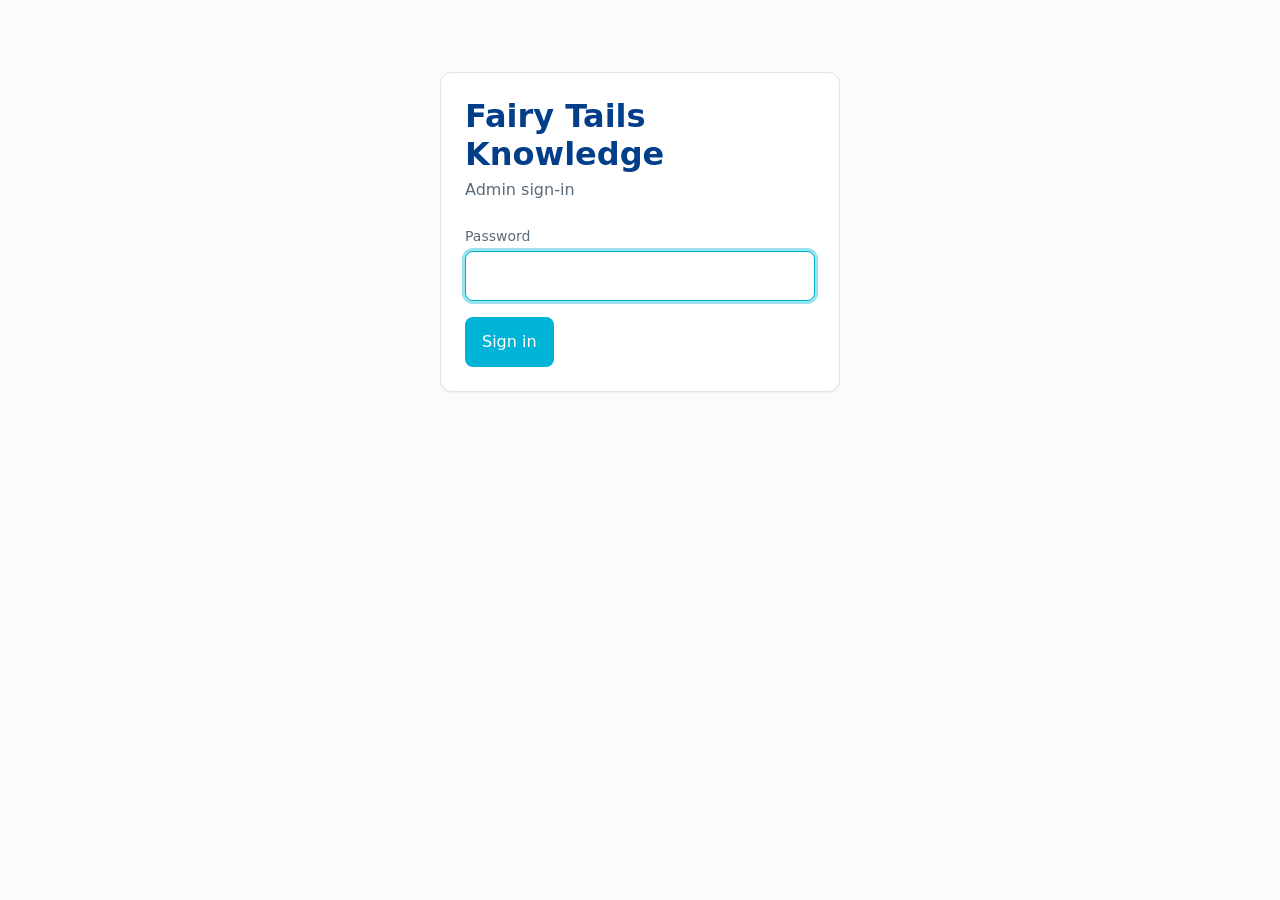
==== admin/dashboard.html @ bbad832f "Stage 2 Week 1: scaffold admin website + Apps Script + spec v3.6 Admin website (vanilla JS, multi-pa" ====
<!DOCTYPE html>
<html lang="en">
<head>
  <meta charset="utf-8">
  <meta name="viewport" content="width=device-width, initial-scale=1">
  <title>Dashboard — Fairy Tails Knowledge</title>
  <link rel="stylesheet" href="css/tokens.css">
  <link rel="stylesheet" href="css/base.css">
  <link rel="stylesheet" href="css/components.css">
</head>
<body>
  <header class="topbar">
    <a href="dashboard.html" class="topbar__brand">Fairy Tails Knowledge</a>
    <nav class="topbar__nav" aria-label="Primary">
      <a href="dashboard.html" class="topbar__link" aria-current="page">Dashboard</a>
      <a href="library.html"   class="topbar__link">Library</a>
      <a href="upload.html"    class="topbar__link">Upload</a>
      <a href="#"              class="topbar__link" id="logout-link">Sign out</a>
    </nav>
  </header>

  <main class="stack">
    <h1>Dashboard</h1>

    <section class="card">
      <div class="card__header">
        <h2 class="card__title">Tomorrow's prep</h2>
        <span class="muted" id="tomorrow-date"></span>
      </div>
      <div id="tomorrow-list">
        <p class="muted">Loading…</p>
      </div>
    </section>

    <section class="grid-2">
      <div class="card">
        <div class="card__header"><h2 class="card__title">Status counts</h2></div>
        <div id="status-counts"><p class="muted">Loading…</p></div>
      </div>
      <div class="card">
        <div class="card__header"><h2 class="card__title">Backlog (top 5)</h2></div>
        <div id="backlog-list"><p class="muted">Loading…</p></div>
      </div>
    </section>

    <section class="card">
      <div class="card__header"><h2 class="card__title">Recent uploads</h2></div>
      <div id="recent-list"><p class="muted">Loading…</p></div>
    </section>
  </main>

  <div class="toast-container" id="toast-container"></div>

  <script type="module" src="js/pages/dashboard.js"></script>
</body>
</html>
---- admin/css/tokens.css ----
/* Design tokens — brand palette + scales.
   Decision #21 of v3.6 spec: brand colours are #00B4D8 / #0077B6 / #023E8A.
   Mobile snipping is supported, so layout tokens accommodate <768px. */

:root {
  /* Brand palette */
  --color-brand-cyan:   #00B4D8;   /* primary action, focus rings, highlights */
  --color-brand-blue:   #0077B6;   /* secondary, headers */
  --color-brand-deep:   #023E8A;   /* deep accent, dark text on light bg */

  /* Functional palette */
  --color-bg:           #FAFBFC;
  --color-surface:      #FFFFFF;
  --color-surface-alt:  #F1F4F7;
  --color-border:       #DDE3E8;
  --color-text:         #1B2733;
  --color-text-muted:   #5A6B7A;
  --color-text-inverse: #FFFFFF;
  --color-success:      #2E7D32;
  --color-warning:      #B77C00;
  --color-error:        #C0392B;
  --color-error-bg:     #FDECEA;

  /* Status pills (mapped to spec status enum) */
  --status-draft-bg:        #F1F4F7;   --status-draft-fg:        #1B2733;
  --status-processing-bg:   #FFF7E0;   --status-processing-fg:   #B77C00;
  --status-needs-review-bg: #FFE8D1;   --status-needs-review-fg: #A0470F;
  --status-published-bg:    #E0F2E9;   --status-published-fg:    #1F6B33;
  --status-archived-bg:     #ECECEC;   --status-archived-fg:     #5A6B7A;
  --status-failed-bg:       #FDECEA;   --status-failed-fg:       #C0392B;

  /* Type scale (modular, base 16) */
  --font-family-base:   system-ui, -apple-system, "Segoe UI", Roboto, "Helvetica Neue", Arial, sans-serif;
  --font-family-mono:   ui-monospace, "SF Mono", Menlo, Consolas, monospace;
  --font-size-xs:       0.75rem;   /* 12px */
  --font-size-sm:       0.875rem;  /* 14px */
  --font-size-base:     1rem;      /* 16px */
  --font-size-lg:       1.125rem;  /* 18px */
  --font-size-xl:       1.25rem;   /* 20px */
  --font-size-2xl:      1.5rem;    /* 24px */
  --font-size-3xl:      2rem;      /* 32px */
  --font-weight-regular: 400;
  --font-weight-medium:  500;
  --font-weight-bold:    700;
  --line-height-tight:   1.2;
  --line-height-base:    1.5;

  /* Spacing scale (4-step) */
  --space-1: 0.25rem;   /* 4 */
  --space-2: 0.5rem;    /* 8 */
  --space-3: 0.75rem;   /* 12 */
  --space-4: 1rem;      /* 16 */
  --space-5: 1.5rem;    /* 24 */
  --space-6: 2rem;      /* 32 */
  --space-7: 3rem;      /* 48 */
  --space-8: 4rem;      /* 64 */

  /* Borders, radii, shadows */
  --radius-sm: 4px;
  --radius-md: 8px;
  --radius-lg: 12px;
  --shadow-sm: 0 1px 2px rgba(15, 23, 42, 0.06);
  --shadow-md: 0 4px 12px rgba(15, 23, 42, 0.08);
  --shadow-lg: 0 8px 24px rgba(15, 23, 42, 0.12);

  /* Focus ring */
  --focus-ring: 0 0 0 3px rgba(0, 180, 216, 0.4);

  /* Layout */
  --layout-max-width: 1200px;
  --topbar-height: 56px;

  /* Motion */
  --transition-fast: 120ms ease-out;
  --transition-base: 200ms ease-out;
}

@media (max-width: 768px) {
  :root {
    --font-size-base: 1rem;
    --font-size-2xl: 1.25rem;
    --font-size-3xl: 1.5rem;
    --space-5: 1rem;
    --space-6: 1.5rem;
    --topbar-height: 52px;
  }
}
---- admin/css/base.css ----
/* Base — element resets and global typography. */

*, *::before, *::after { box-sizing: border-box; }

html, body {
  margin: 0;
  padding: 0;
  background: var(--color-bg);
  color: var(--color-text);
  font-family: var(--font-family-base);
  font-size: var(--font-size-base);
  line-height: var(--line-height-base);
  -webkit-font-smoothing: antialiased;
  text-rendering: optimizeLegibility;
}

body {
  min-height: 100vh;
  display: flex;
  flex-direction: column;
}

main {
  flex: 1;
  width: 100%;
  max-width: var(--layout-max-width);
  margin: 0 auto;
  padding: var(--space-5);
}

@media (max-width: 768px) {
  main { padding: var(--space-4); }
}

h1, h2, h3, h4 {
  margin: 0 0 var(--space-3);
  line-height: var(--line-height-tight);
  font-weight: var(--font-weight-bold);
  color: var(--color-brand-deep);
}
h1 { font-size: var(--font-size-3xl); }
h2 { font-size: var(--font-size-2xl); }
h3 { font-size: var(--font-size-xl); }
h4 { font-size: var(--font-size-lg); }

p { margin: 0 0 var(--space-3); }

a {
  color: var(--color-brand-blue);
  text-decoration: none;
  border-bottom: 1px solid transparent;
  transition: border-color var(--transition-fast);
}
a:hover { border-bottom-color: var(--color-brand-blue); }
a:focus-visible {
  outline: none;
  box-shadow: var(--focus-ring);
  border-radius: 2px;
}

code, pre {
  font-family: var(--font-family-mono);
  font-size: 0.95em;
}

hr {
  border: 0;
  border-top: 1px solid var(--color-border);
  margin: var(--space-5) 0;
}

/* Form element resets */
button, input, select, textarea {
  font: inherit;
  color: inherit;
}

button { cursor: pointer; }

input, textarea, select {
  width: 100%;
  padding: var(--space-3);
  background: var(--color-surface);
  border: 1px solid var(--color-border);
  border-radius: var(--radius-md);
  transition: border-color var(--transition-fast), box-shadow var(--transition-fast);
}
input:focus, textarea:focus, select:focus {
  outline: none;
  border-color: var(--color-brand-cyan);
  box-shadow: var(--focus-ring);
}

label {
  display: block;
  font-size: var(--font-size-sm);
  font-weight: var(--font-weight-medium);
  color: var(--color-text-muted);
  margin-bottom: var(--space-1);
}

/* Visually hidden but available to screen readers */
.sr-only {
  position: absolute;
  width: 1px; height: 1px;
  padding: 0; margin: -1px;
  overflow: hidden;
  clip: rect(0, 0, 0, 0);
  white-space: nowrap;
  border: 0;
}
---- admin/css/components.css ----
/* Components — buttons, cards, tables, status pills, top bar, toast, modal. */

/* ─── Top bar ─────────────────────────────────────────────────────── */

.topbar {
  display: flex;
  align-items: center;
  gap: var(--space-4);
  height: var(--topbar-height);
  padding: 0 var(--space-5);
  background: var(--color-surface);
  border-bottom: 1px solid var(--color-border);
  box-shadow: var(--shadow-sm);
}

.topbar__brand {
  font-weight: var(--font-weight-bold);
  font-size: var(--font-size-lg);
  color: var(--color-brand-deep);
  border: 0;
}

.topbar__nav {
  display: flex;
  gap: var(--space-3);
  margin-left: auto;
}

.topbar__link {
  color: var(--color-text-muted);
  border: 0;
  padding: var(--space-2) var(--space-3);
  border-radius: var(--radius-md);
}
.topbar__link:hover { background: var(--color-surface-alt); }
.topbar__link[aria-current="page"] { color: var(--color-brand-blue); background: var(--color-surface-alt); }

@media (max-width: 768px) {
  .topbar { padding: 0 var(--space-4); }
  .topbar__nav { gap: var(--space-2); }
  .topbar__link { padding: var(--space-1) var(--space-2); font-size: var(--font-size-sm); }
}

/* ─── Buttons ─────────────────────────────────────────────────────── */

.btn {
  display: inline-flex;
  align-items: center;
  justify-content: center;
  gap: var(--space-2);
  padding: var(--space-3) var(--space-4);
  background: var(--color-brand-cyan);
  color: var(--color-text-inverse);
  font-weight: var(--font-weight-medium);
  border: 1px solid transparent;
  border-radius: var(--radius-md);
  min-height: 44px;
  transition: background var(--transition-fast), transform var(--transition-fast);
}
.btn:hover { background: var(--color-brand-blue); }
.btn:active { transform: translateY(1px); }
.btn:focus-visible {
  outline: none;
  box-shadow: var(--focus-ring);
}
.btn:disabled {
  opacity: 0.55;
  cursor: not-allowed;
  transform: none;
}

.btn--secondary {
  background: var(--color-surface);
  color: var(--color-brand-blue);
  border-color: var(--color-brand-blue);
}
.btn--secondary:hover { background: var(--color-surface-alt); }

.btn--danger {
  background: var(--color-error);
}
.btn--danger:hover { background: #962d23; }

.btn--small {
  padding: var(--space-1) var(--space-3);
  min-height: 32px;
  font-size: var(--font-size-sm);
}

/* ─── Cards ────────────────────────────────────────────────────────── */

.card {
  background: var(--color-surface);
  border: 1px solid var(--color-border);
  border-radius: var(--radius-lg);
  padding: var(--space-5);
  box-shadow: var(--shadow-sm);
}
.card + .card { margin-top: var(--space-4); }
.card__header {
  display: flex;
  align-items: baseline;
  justify-content: space-between;
  margin-bottom: var(--space-4);
}
.card__title {
  margin: 0;
  font-size: var(--font-size-lg);
  color: var(--color-brand-deep);
}

/* ─── Tables ──────────────────────────────────────────────────────── */

.table {
  width: 100%;
  border-collapse: collapse;
  font-size: var(--font-size-sm);
}
.table th, .table td {
  padding: var(--space-3) var(--space-4);
  text-align: left;
  border-bottom: 1px solid var(--color-border);
}
.table th {
  font-weight: var(--font-weight-medium);
  color: var(--color-text-muted);
  background: var(--color-surface-alt);
}
.table tbody tr {
  cursor: pointer;
  transition: background var(--transition-fast);
}
.table tbody tr:hover { background: var(--color-surface-alt); }

@media (max-width: 768px) {
  .table th, .table td { padding: var(--space-2) var(--space-3); }
  .table .col-hide-sm { display: none; }
}

/* ─── Status pills ────────────────────────────────────────────────── */

.pill {
  display: inline-block;
  padding: 2px var(--space-2);
  border-radius: 9999px;
  font-size: var(--font-size-xs);
  font-weight: var(--font-weight-medium);
  white-space: nowrap;
}
.pill--draft        { background: var(--status-draft-bg);        color: var(--status-draft-fg); }
.pill--processing   { background: var(--status-processing-bg);   color: var(--status-processing-fg); }
.pill--needs-review { background: var(--status-needs-review-bg); color: var(--status-needs-review-fg); }
.pill--published    { background: var(--status-published-bg);    color: var(--status-published-fg); }
.pill--archived     { background: var(--status-archived-bg);     color: var(--status-archived-fg); }
.pill--failed       { background: var(--status-failed-bg);       color: var(--status-failed-fg); }

/* ─── Toast ───────────────────────────────────────────────────────── */

.toast-container {
  position: fixed;
  top: var(--space-5);
  right: var(--space-5);
  z-index: 1000;
  display: flex;
  flex-direction: column;
  gap: var(--space-2);
  pointer-events: none;
}
.toast {
  background: var(--color-text);
  color: var(--color-text-inverse);
  padding: var(--space-3) var(--space-4);
  border-radius: var(--radius-md);
  box-shadow: var(--shadow-lg);
  pointer-events: auto;
  min-width: 240px;
  max-width: 360px;
  animation: toast-in var(--transition-base) ease-out;
}
.toast--error { background: var(--color-error); }
.toast--success { background: var(--color-success); }
@keyframes toast-in {
  from { opacity: 0; transform: translateY(-8px); }
  to   { opacity: 1; transform: translateY(0); }
}

/* ─── Modal ───────────────────────────────────────────────────────── */

.modal-backdrop {
  position: fixed; inset: 0;
  background: rgba(15, 23, 42, 0.55);
  display: flex;
  align-items: center;
  justify-content: center;
  z-index: 900;
  padding: var(--space-4);
}
.modal {
  background: var(--color-surface);
  border-radius: var(--radius-lg);
  box-shadow: var(--shadow-lg);
  max-width: 500px;
  width: 100%;
  padding: var(--space-5);
}
.modal__header { margin-bottom: var(--space-4); }
.modal__footer {
  display: flex;
  justify-content: flex-end;
  gap: var(--space-3);
  margin-top: var(--space-5);
}

/* ─── Layout helpers ──────────────────────────────────────────────── */

.stack > * + * { margin-top: var(--space-4); }
.row { display: flex; gap: var(--space-4); }
.row--space-between { justify-content: space-between; align-items: center; }
.grid-2 {
  display: grid;
  grid-template-columns: 1fr 1fr;
  gap: var(--space-5);
}
@media (max-width: 768px) {
  .grid-2 { grid-template-columns: 1fr; }
}

.muted { color: var(--color-text-muted); }
.center { text-align: center; }
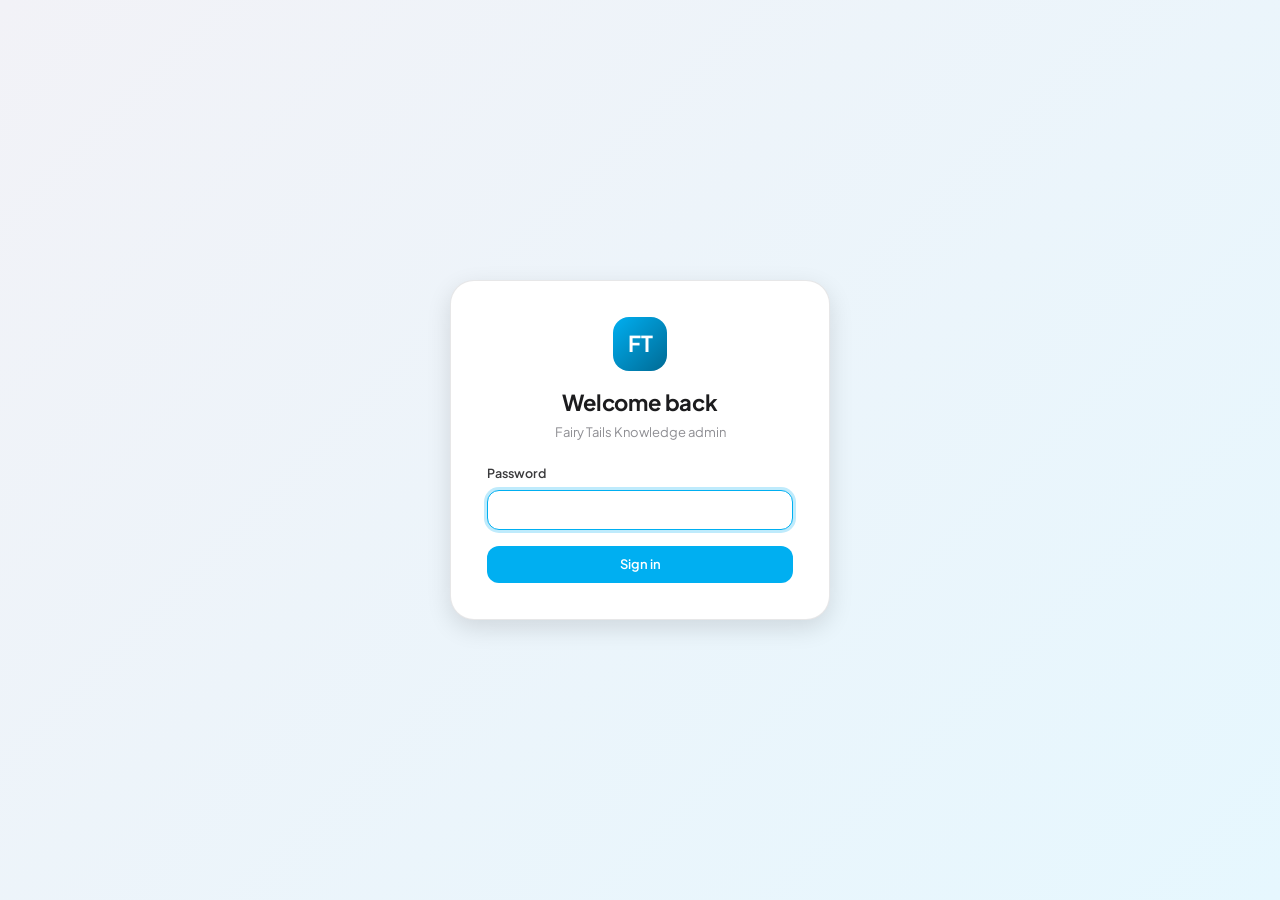
==== commit a5f1f584: "Admin redesign: sidebar shell, Plus Jakarta Sans, accordion profile editor Drop-in replacement of ev" ====
--- a/admin/dashboard.html
+++ b/admin/dashboard.html
@@ -3,54 +3,151 @@
 <head>
   <meta charset="utf-8">
   <meta name="viewport" content="width=device-width, initial-scale=1">
-  <title>Dashboard — Fairy Tails Knowledge</title>
+  <title>Home — Fairy Tails Knowledge</title>
   <link rel="stylesheet" href="css/tokens.css">
   <link rel="stylesheet" href="css/base.css">
   <link rel="stylesheet" href="css/components.css">
+  <link rel="stylesheet" href="css/pages/dashboard.css">
 </head>
 <body>
-  <header class="topbar">
-    <a href="dashboard.html" class="topbar__brand">Fairy Tails Knowledge</a>
-    <nav class="topbar__nav" aria-label="Primary">
-      <a href="dashboard.html" class="topbar__link" aria-current="page">Dashboard</a>
-      <a href="library.html"   class="topbar__link">Library</a>
-      <a href="upload.html"    class="topbar__link">Upload</a>
-      <a href="#"              class="topbar__link" id="logout-link">Sign out</a>
+<div class="app">
+  <!-- ─── SIDEBAR ─── -->
+  <aside class="sb">
+    <div class="sb__brand">
+      <div class="sb__logo">FT</div>
+      <div>
+        <div class="sb__name">Fairy Tails</div>
+        <div class="sb__sub">Knowledge admin</div>
+      </div>
+    </div>
+    <nav class="sb__nav" aria-label="Primary">
+      <a href="dashboard.html"  class="sb__link" aria-current="page">
+        <svg width="16" height="16" viewBox="0 0 24 24" fill="none" stroke="currentColor" stroke-width="1.8" stroke-linecap="round" stroke-linejoin="round"><path d="M3 12l9-9 9 9v9a2 2 0 0 1-2 2h-4v-7H10v7H6a2 2 0 0 1-2-2v-9z"/></svg>
+        Home
+      </a>
+      <a href="library.html"    class="sb__link">
+        <svg width="16" height="16" viewBox="0 0 24 24" fill="none" stroke="currentColor" stroke-width="1.8" stroke-linecap="round" stroke-linejoin="round"><circle cx="11" cy="11" r="7"/><path d="m21 21-4.3-4.3"/></svg>
+        Breeds <span class="count" data-sb-count="breeds"></span>
+      </a>
+      <a href="upload.html"     class="sb__link">
+        <svg width="16" height="16" viewBox="0 0 24 24" fill="none" stroke="currentColor" stroke-width="1.8" stroke-linecap="round" stroke-linejoin="round"><path d="M12 3v12m0-12-4 4m4-4 4 4M4 17v2a2 2 0 0 0 2 2h12a2 2 0 0 0 2-2v-2"/></svg>
+        Add new
+      </a>
+      <a href="library.html?status=review" class="sb__link">
+        <svg width="16" height="16" viewBox="0 0 24 24" fill="none" stroke="currentColor" stroke-width="1.8" stroke-linecap="round" stroke-linejoin="round"><path d="M9 11l3 3L22 4"/><path d="M21 12v7a2 2 0 0 1-2 2H5a2 2 0 0 1-2-2V5a2 2 0 0 1 2-2h11"/></svg>
+        Needs review <span class="count" data-sb-count="review"></span>
+      </a>
+      <div class="sb__group">Manage</div>
+      <a href="publish.html"    class="sb__link">
+        <svg width="16" height="16" viewBox="0 0 24 24" fill="none" stroke="currentColor" stroke-width="1.8" stroke-linecap="round" stroke-linejoin="round"><path d="M5 12l5 5L20 7"/></svg>
+        Ready to publish <span class="count" data-sb-count="publish"></span>
+      </a>
     </nav>
-  </header>
+    <div class="sb__user">
+      <div class="sb__avatar" id="user-initials">·</div>
+      <div class="sb__userinfo">
+        <div class="sb__username" id="user-name">Signed in</div>
+        <div class="sb__userrole">Admin</div>
+      </div>
+      <a href="#" class="sb__signout" id="logout-link" title="Sign out">
+        <svg width="14" height="14" viewBox="0 0 24 24" fill="none" stroke="currentColor" stroke-width="1.8" stroke-linecap="round" stroke-linejoin="round"><path d="M9 21H5a2 2 0 0 1-2-2V5a2 2 0 0 1 2-2h4M16 17l5-5-5-5M21 12H9"/></svg>
+      </a>
+    </div>
+  </aside>
 
-  <main class="stack">
-    <h1>Dashboard</h1>
+  <!-- ─── MAIN ─── -->
+  <main class="main">
+    <header class="topbar">
+      <nav class="crumbs"><strong>Home</strong></nav>
+      <div class="topbar__spacer"></div>
+      <form class="search" id="topbar-search-form" onsubmit="return false">
+        <svg width="14" height="14" viewBox="0 0 24 24" fill="none" stroke="currentColor" stroke-width="1.8" stroke-linecap="round" stroke-linejoin="round"><circle cx="11" cy="11" r="7"/><path d="m21 21-4.3-4.3"/></svg>
+        <input id="topbar-search" placeholder="Search breeds, cards, pages…" autocomplete="off">
+        <kbd>⌘K</kbd>
+      </form>
+      <a href="upload.html" class="btn">
+        <svg width="14" height="14" viewBox="0 0 24 24" fill="none" stroke="currentColor" stroke-width="2.2" stroke-linecap="round"><path d="M12 5v14M5 12h14"/></svg>
+        New breed card
+      </a>
+    </header>
 
-    <section class="card">
-      <div class="card__header">
-        <h2 class="card__title">Tomorrow's prep</h2>
-        <span class="muted" id="tomorrow-date"></span>
+    <div class="content">
+      <div class="content__head">
+        <div>
+          <h1 class="content__title home__greeting" id="home-greeting">Welcome back</h1>
+          <p class="content__sub home__meta" id="home-meta">Today's overview</p>
+        </div>
       </div>
-      <div id="tomorrow-list">
-        <p class="muted">Loading…</p>
+
+      <!-- Quick add -->
+      <div class="quickadd">
+        <div class="quickadd__icon">
+          <svg width="22" height="22" viewBox="0 0 24 24" fill="none" stroke="currentColor" stroke-width="2" stroke-linecap="round" stroke-linejoin="round"><path d="M12 5v14M5 12h14"/></svg>
+        </div>
+        <div class="quickadd__body">
+          <h2 class="quickadd__title">Add or update a breed in seconds</h2>
+          <p class="quickadd__sub">Type a name to find an existing card, or create a new one.</p>
+        </div>
+        <div class="quickadd__input">
+          <svg width="16" height="16" viewBox="0 0 24 24" fill="none" stroke="currentColor" stroke-width="1.8" stroke-linecap="round" stroke-linejoin="round"><circle cx="11" cy="11" r="7"/><path d="m21 21-4.3-4.3"/></svg>
+          <input id="home-quick-find" placeholder="Try “Cavapoo”, “Cocker”, “Labradoodle”…">
+        </div>
       </div>
-    </section>
 
-    <section class="grid-2">
-      <div class="card">
-        <div class="card__header"><h2 class="card__title">Status counts</h2></div>
-        <div id="status-counts"><p class="muted">Loading…</p></div>
+      <!-- Stats -->
+      <div class="stats">
+        <div class="stat">
+          <div class="stat__label"><span class="stat__icon" style="background:var(--color-brand)"><svg width="14" height="14" viewBox="0 0 24 24" fill="none" stroke="currentColor" stroke-width="2" stroke-linecap="round" stroke-linejoin="round"><path d="M22 11V3l-4 4M2 13v8l4-4M22 21l-7-7M2 3l7 7"/></svg></span>Live cards</div>
+          <div class="stat__num" data-stat="live-cards">—</div>
+          <div class="stat__delta" data-stat-delta="live-cards"></div>
+        </div>
+        <div class="stat">
+          <div class="stat__label"><span class="stat__icon" style="background:var(--color-warning)"><svg width="14" height="14" viewBox="0 0 24 24" fill="none" stroke="currentColor" stroke-width="2" stroke-linecap="round" stroke-linejoin="round"><circle cx="12" cy="12" r="10"/><path d="M12 6v6l4 2"/></svg></span>Need review</div>
+          <div class="stat__num" data-stat="needs-review">—</div>
+          <div class="stat__delta" data-stat-delta="needs-review"></div>
+        </div>
+        <div class="stat">
+          <div class="stat__label"><span class="stat__icon" style="background:var(--color-success)"><svg width="14" height="14" viewBox="0 0 24 24" fill="none" stroke="currentColor" stroke-width="2" stroke-linecap="round" stroke-linejoin="round"><path d="M5 12l5 5L20 7"/></svg></span>Ready to publish</div>
+          <div class="stat__num" data-stat="ready-to-publish">—</div>
+          <div class="stat__delta" data-stat-delta="ready-to-publish"></div>
+        </div>
+        <div class="stat">
+          <div class="stat__label"><span class="stat__icon" style="background:var(--color-purple)"><svg width="14" height="14" viewBox="0 0 24 24" fill="none" stroke="currentColor" stroke-width="2" stroke-linecap="round" stroke-linejoin="round"><rect x="3" y="3" width="18" height="18" rx="2"/><path d="M3 9h18"/></svg></span>Drafts</div>
+          <div class="stat__num" data-stat="drafts">—</div>
+          <div class="stat__delta" data-stat-delta="drafts"></div>
+        </div>
       </div>
-      <div class="card">
-        <div class="card__header"><h2 class="card__title">Backlog (top 5)</h2></div>
-        <div id="backlog-list"><p class="muted">Loading…</p></div>
+
+      <!-- Two col -->
+      <div class="two-col">
+        <div class="card" id="today-card">
+          <div class="card__hd">
+            <div>
+              <h2 class="card__title">Today's prep</h2>
+              <div class="card__sub">Cards needed for today's bookings (pulled from appointments)</div>
+            </div>
+          </div>
+          <div class="card__body card__body--p0 today" id="today-list"></div>
+        </div>
+
+        <div style="display:flex;flex-direction:column;gap:16px">
+          <div class="card">
+            <div class="card__hd"><h2 class="card__title">Oldest drafts</h2></div>
+            <div class="card__body card__body--p0 blog" id="oldest-drafts"></div>
+          </div>
+          <div class="card">
+            <div class="card__hd"><h2 class="card__title">Recently updated</h2></div>
+            <div class="card__body" id="recently-updated"></div>
+          </div>
+        </div>
       </div>
-    </section>
+    </div>
+  </main>
+</div>
 
-    <section class="card">
-      <div class="card__header"><h2 class="card__title">Recent uploads</h2></div>
-      <div id="recent-list"><p class="muted">Loading…</p></div>
-    </section>
-  </main>
+<div id="modal-root"></div>
+<div class="toast-container" id="toast-container"></div>
 
-  <div class="toast-container" id="toast-container"></div>
-
-  <script type="module" src="js/pages/dashboard.js"></script>
+<script type="module" src="js/pages/dashboard.js"></script>
 </body>
 </html>
--- a/admin/css/tokens.css
+++ b/admin/css/tokens.css
@@ -1,87 +1,106 @@
-/* Design tokens — brand palette + scales.
-   Decision #21 of v3.6 spec: brand colours are #00B4D8 / #0077B6 / #023E8A.
-   Mobile snipping is supported, so layout tokens accommodate <768px. */
+/* Fairy Tails Admin — Design tokens
+ * Apple-inspired: sky blue accent, soft surfaces, generous radii, tabular numerals.
+ */
+:root {
+  /* Brand */
+  --color-brand:        #00AFF1;
+  --color-brand-dark:   #0090C8;
+  --color-brand-deep:   #006A94;
+  --color-brand-soft:   #E6F7FE;
 
-:root {
-  /* Brand palette */
-  --color-brand-cyan:   #00B4D8;   /* primary action, focus rings, highlights */
-  --color-brand-blue:   #0077B6;   /* secondary, headers */
-  --color-brand-deep:   #023E8A;   /* deep accent, dark text on light bg */
+  /* Ink */
+  --color-ink:          #1C1C1E;
+  --color-ink-2:        #3A3A3C;
+  --color-secondary:    #8E8E93;
+  --color-tertiary:     #AEAEB2;
 
-  /* Functional palette */
-  --color-bg:           #FAFBFC;
+  /* Surfaces */
+  --color-bg:           #F2F2F7;
   --color-surface:      #FFFFFF;
-  --color-surface-alt:  #F1F4F7;
-  --color-border:       #DDE3E8;
-  --color-text:         #1B2733;
-  --color-text-muted:   #5A6B7A;
-  --color-text-inverse: #FFFFFF;
-  --color-success:      #2E7D32;
-  --color-warning:      #B77C00;
-  --color-error:        #C0392B;
-  --color-error-bg:     #FDECEA;
+  --color-surface-2:    #F8F9FB;
 
-  /* Status pills (mapped to spec status enum) */
-  --status-draft-bg:        #F1F4F7;   --status-draft-fg:        #1B2733;
-  --status-processing-bg:   #FFF7E0;   --status-processing-fg:   #B77C00;
-  --status-needs-review-bg: #FFE8D1;   --status-needs-review-fg: #A0470F;
-  --status-published-bg:    #E0F2E9;   --status-published-fg:    #1F6B33;
-  --status-archived-bg:     #ECECEC;   --status-archived-fg:     #5A6B7A;
-  --status-failed-bg:       #FDECEA;   --status-failed-fg:       #C0392B;
+  /* Lines */
+  --color-border:       rgba(60,60,67,.12);
+  --color-border-strong:rgba(60,60,67,.20);
 
-  /* Type scale (modular, base 16) */
-  --font-family-base:   system-ui, -apple-system, "Segoe UI", Roboto, "Helvetica Neue", Arial, sans-serif;
-  --font-family-mono:   ui-monospace, "SF Mono", Menlo, Consolas, monospace;
-  --font-size-xs:       0.75rem;   /* 12px */
-  --font-size-sm:       0.875rem;  /* 14px */
-  --font-size-base:     1rem;      /* 16px */
-  --font-size-lg:       1.125rem;  /* 18px */
-  --font-size-xl:       1.25rem;   /* 20px */
-  --font-size-2xl:      1.5rem;    /* 24px */
-  --font-size-3xl:      2rem;      /* 32px */
-  --font-weight-regular: 400;
-  --font-weight-medium:  500;
-  --font-weight-bold:    700;
-  --line-height-tight:   1.2;
-  --line-height-base:    1.5;
+  /* Status */
+  --color-success:      #34C759;
+  --color-warning:      #FF9500;
+  --color-error:        #FF3B30;
+  --color-info:         #00AFF1;
+  --color-purple:       #AF52DE;
 
-  /* Spacing scale (4-step) */
-  --space-1: 0.25rem;   /* 4 */
-  --space-2: 0.5rem;    /* 8 */
-  --space-3: 0.75rem;   /* 12 */
-  --space-4: 1rem;      /* 16 */
-  --space-5: 1.5rem;    /* 24 */
-  --space-6: 2rem;      /* 32 */
-  --space-7: 3rem;      /* 48 */
-  --space-8: 4rem;      /* 64 */
+  /* Status surfaces */
+  --bg-success:         #E0F7E6;
+  --fg-success:         #1B7A35;
+  --bg-warning:         #FFF1E0;
+  --fg-warning:         #A0470F;
+  --bg-info:            #E6F7FE;
+  --fg-info:            #006A94;
+  --bg-neutral:         #F1F4F7;
+  --fg-neutral:         #5A6B7A;
+  --bg-error:           #FDECEA;
+  --fg-error:           #962D23;
 
-  /* Borders, radii, shadows */
-  --radius-sm: 4px;
-  --radius-md: 8px;
-  --radius-lg: 12px;
-  --shadow-sm: 0 1px 2px rgba(15, 23, 42, 0.06);
-  --shadow-md: 0 4px 12px rgba(15, 23, 42, 0.08);
-  --shadow-lg: 0 8px 24px rgba(15, 23, 42, 0.12);
+  /* Type */
+  --font-sans: 'Plus Jakarta Sans', -apple-system, BlinkMacSystemFont,
+               "SF Pro Text", system-ui, sans-serif;
+  --font-size-xs:   11px;
+  --font-size-sm:   12.5px;
+  --font-size-base: 14px;
+  --font-size-md:   15px;
+  --font-size-lg:   17px;
+  --font-size-xl:   22px;
+  --font-size-2xl:  28px;
 
-  /* Focus ring */
-  --focus-ring: 0 0 0 3px rgba(0, 180, 216, 0.4);
+  /* Spacing — 4px grid */
+  --space-1: 4px;
+  --space-2: 8px;
+  --space-3: 12px;
+  --space-4: 16px;
+  --space-5: 24px;
+  --space-6: 32px;
+  --space-7: 48px;
+
+  /* Radii */
+  --radius-sm:  8px;
+  --radius-md:  12px;
+  --radius-lg:  16px;
+  --radius-xl:  20px;
+
+  /* Shadows */
+  --shadow-sm: 0 1px 3px rgba(0,0,0,.06);
+  --shadow-md: 0 2px 8px rgba(0,0,0,.08);
+  --shadow-lg: 0 8px 24px rgba(0,0,0,.12);
+  --shadow-float: 0 4px 16px rgba(0,0,0,.10);
+
+  /* Focus */
+  --ring: 0 0 0 3px rgba(0,175,241,.25);
 
   /* Layout */
-  --layout-max-width: 1200px;
-  --topbar-height: 56px;
-
-  /* Motion */
-  --transition-fast: 120ms ease-out;
-  --transition-base: 200ms ease-out;
+  --sidebar-width: 240px;
+  --topbar-height: 60px;
 }
 
-@media (max-width: 768px) {
-  :root {
-    --font-size-base: 1rem;
-    --font-size-2xl: 1.25rem;
-    --font-size-3xl: 1.5rem;
-    --space-5: 1rem;
-    --space-6: 1.5rem;
-    --topbar-height: 52px;
-  }
+/* ─── Compat aliases ───────────────────────────────────────────
+   Map legacy token names from the pre-redesign palette to current
+   ones, so JS modules that emit inline `var(--old-token)` styles
+   (dashboard.js, profile.js, ui.js) keep rendering correctly
+   without needing to be touched. */
+:root {
+  --color-text:           var(--color-ink);
+  --color-text-muted:     var(--color-secondary);
+  --color-text-inverse:   #FFFFFF;
+  --color-surface-alt:    var(--color-surface-2);
+  --color-brand-cyan:     var(--color-brand);
+  --color-brand-blue:     var(--color-brand-dark);
+  --font-family-base:     var(--font-sans);
+  --font-family-mono:     ui-monospace, "SF Mono", Menlo, Consolas, monospace;
+  --font-mono:            var(--font-family-mono);
+  --font-weight-regular:  400;
+  --font-weight-medium:   500;
+  --font-weight-bold:     700;
+  --transition-fast:      120ms ease-out;
+  --transition-base:      200ms ease-out;
+  --focus-ring:           var(--ring);
 }
--- a/admin/css/base.css
+++ b/admin/css/base.css
@@ -1,111 +1,70 @@
-/* Base — element resets and global typography. */
+/* Fairy Tails Admin — Base styles */
+
+@import url('https://fonts.googleapis.com/css2?family=Plus+Jakarta+Sans:wght@400;500;600;700&display=swap');
 
 *, *::before, *::after { box-sizing: border-box; }
 
 html, body {
   margin: 0;
-  padding: 0;
+  height: 100%;
   background: var(--color-bg);
-  color: var(--color-text);
-  font-family: var(--font-family-base);
+  color: var(--color-ink);
+  font-family: var(--font-sans);
   font-size: var(--font-size-base);
-  line-height: var(--line-height-base);
+  line-height: 1.45;
   -webkit-font-smoothing: antialiased;
-  text-rendering: optimizeLegibility;
+  -moz-osx-font-smoothing: grayscale;
+  font-variant-numeric: tabular-nums;
 }
 
-body {
-  min-height: 100vh;
-  display: flex;
-  flex-direction: column;
-}
+button { font: inherit; cursor: pointer; border: 0; background: none; color: inherit; }
+a { color: inherit; text-decoration: none; }
+img { max-width: 100%; display: block; }
 
-main {
-  flex: 1;
-  width: 100%;
-  max-width: var(--layout-max-width);
-  margin: 0 auto;
-  padding: var(--space-5);
-}
-
-@media (max-width: 768px) {
-  main { padding: var(--space-4); }
-}
-
-h1, h2, h3, h4 {
-  margin: 0 0 var(--space-3);
-  line-height: var(--line-height-tight);
-  font-weight: var(--font-weight-bold);
-  color: var(--color-brand-deep);
-}
-h1 { font-size: var(--font-size-3xl); }
-h2 { font-size: var(--font-size-2xl); }
-h3 { font-size: var(--font-size-xl); }
-h4 { font-size: var(--font-size-lg); }
-
-p { margin: 0 0 var(--space-3); }
-
-a {
-  color: var(--color-brand-blue);
-  text-decoration: none;
-  border-bottom: 1px solid transparent;
-  transition: border-color var(--transition-fast);
-}
-a:hover { border-bottom-color: var(--color-brand-blue); }
-a:focus-visible {
-  outline: none;
-  box-shadow: var(--focus-ring);
-  border-radius: 2px;
-}
-
-code, pre {
-  font-family: var(--font-family-mono);
-  font-size: 0.95em;
-}
-
-hr {
-  border: 0;
-  border-top: 1px solid var(--color-border);
-  margin: var(--space-5) 0;
-}
-
-/* Form element resets */
-button, input, select, textarea {
+input, select, textarea {
   font: inherit;
   color: inherit;
 }
 
-button { cursor: pointer; }
-
-input, textarea, select {
+input[type="text"], input[type="search"], input[type="password"],
+input[type="email"], select, textarea {
   width: 100%;
-  padding: var(--space-3);
+  padding: 9px 12px;
   background: var(--color-surface);
   border: 1px solid var(--color-border);
   border-radius: var(--radius-md);
-  transition: border-color var(--transition-fast), box-shadow var(--transition-fast);
+  outline: none;
+  transition: border-color 150ms ease, box-shadow 150ms ease;
 }
-input:focus, textarea:focus, select:focus {
-  outline: none;
-  border-color: var(--color-brand-cyan);
-  box-shadow: var(--focus-ring);
+input:focus, select:focus, textarea:focus {
+  border-color: var(--color-brand);
+  box-shadow: var(--ring);
 }
 
 label {
   display: block;
   font-size: var(--font-size-sm);
-  font-weight: var(--font-weight-medium);
-  color: var(--color-text-muted);
-  margin-bottom: var(--space-1);
+  font-weight: 600;
+  color: var(--color-ink-2);
+  margin-bottom: var(--space-2);
 }
 
-/* Visually hidden but available to screen readers */
-.sr-only {
-  position: absolute;
-  width: 1px; height: 1px;
-  padding: 0; margin: -1px;
-  overflow: hidden;
-  clip: rect(0, 0, 0, 0);
-  white-space: nowrap;
-  border: 0;
+h1 { font-size: var(--font-size-2xl); font-weight: 700; letter-spacing: -.02em; margin: 0 0 var(--space-2); }
+h2 { font-size: var(--font-size-lg);  font-weight: 700; letter-spacing: -.01em; margin: 0 0 var(--space-2); }
+h3 { font-size: var(--font-size-md);  font-weight: 600; margin: 0 0 var(--space-2); }
+
+.muted    { color: var(--color-secondary); }
+.center   { text-align: center; }
+.sr-only  { position: absolute; width: 1px; height: 1px; padding: 0; margin: -1px;
+            overflow: hidden; clip: rect(0,0,0,0); white-space: nowrap; border: 0; }
+
+.row              { display: flex; align-items: center; gap: var(--space-3); }
+.row--space-between { display: flex; align-items: center; justify-content: space-between; gap: var(--space-3); }
+.stack > * + *    { margin-top: var(--space-4); }
+
+.col-hide-sm { display: table-cell; }
+@media (max-width: 720px) { .col-hide-sm { display: none; } }
+
+@media (prefers-reduced-motion: reduce) {
+  *, *::before, *::after { transition: none !important; animation: none !important; }
 }
--- a/admin/css/components.css
+++ b/admin/css/components.css
@@ -1,229 +1,332 @@
-/* Components — buttons, cards, tables, status pills, top bar, toast, modal. */
-
-/* ─── Top bar ─────────────────────────────────────────────────────── */
-
-.topbar {
-  display: flex;
-  align-items: center;
-  gap: var(--space-4);
-  height: var(--topbar-height);
-  padding: 0 var(--space-5);
-  background: var(--color-surface);
-  border-bottom: 1px solid var(--color-border);
-  box-shadow: var(--shadow-sm);
-}
-
-.topbar__brand {
-  font-weight: var(--font-weight-bold);
-  font-size: var(--font-size-lg);
-  color: var(--color-brand-deep);
-  border: 0;
-}
-
-.topbar__nav {
-  display: flex;
-  gap: var(--space-3);
-  margin-left: auto;
-}
-
-.topbar__link {
-  color: var(--color-text-muted);
-  border: 0;
-  padding: var(--space-2) var(--space-3);
-  border-radius: var(--radius-md);
-}
-.topbar__link:hover { background: var(--color-surface-alt); }
-.topbar__link[aria-current="page"] { color: var(--color-brand-blue); background: var(--color-surface-alt); }
-
-@media (max-width: 768px) {
-  .topbar { padding: 0 var(--space-4); }
-  .topbar__nav { gap: var(--space-2); }
-  .topbar__link { padding: var(--space-1) var(--space-2); font-size: var(--font-size-sm); }
-}
-
-/* ─── Buttons ─────────────────────────────────────────────────────── */
-
-.btn {
-  display: inline-flex;
-  align-items: center;
-  justify-content: center;
-  gap: var(--space-2);
-  padding: var(--space-3) var(--space-4);
-  background: var(--color-brand-cyan);
-  color: var(--color-text-inverse);
-  font-weight: var(--font-weight-medium);
-  border: 1px solid transparent;
-  border-radius: var(--radius-md);
-  min-height: 44px;
-  transition: background var(--transition-fast), transform var(--transition-fast);
-}
-.btn:hover { background: var(--color-brand-blue); }
-.btn:active { transform: translateY(1px); }
-.btn:focus-visible {
-  outline: none;
-  box-shadow: var(--focus-ring);
-}
-.btn:disabled {
-  opacity: 0.55;
-  cursor: not-allowed;
-  transform: none;
-}
-
-.btn--secondary {
-  background: var(--color-surface);
-  color: var(--color-brand-blue);
-  border-color: var(--color-brand-blue);
-}
-.btn--secondary:hover { background: var(--color-surface-alt); }
-
-.btn--danger {
-  background: var(--color-error);
-}
-.btn--danger:hover { background: #962d23; }
-
-.btn--small {
-  padding: var(--space-1) var(--space-3);
-  min-height: 32px;
-  font-size: var(--font-size-sm);
-}
-
-/* ─── Cards ────────────────────────────────────────────────────────── */
-
-.card {
-  background: var(--color-surface);
-  border: 1px solid var(--color-border);
-  border-radius: var(--radius-lg);
-  padding: var(--space-5);
-  box-shadow: var(--shadow-sm);
-}
-.card + .card { margin-top: var(--space-4); }
-.card__header {
-  display: flex;
-  align-items: baseline;
-  justify-content: space-between;
-  margin-bottom: var(--space-4);
-}
-.card__title {
-  margin: 0;
-  font-size: var(--font-size-lg);
-  color: var(--color-brand-deep);
-}
-
-/* ─── Tables ──────────────────────────────────────────────────────── */
-
-.table {
-  width: 100%;
-  border-collapse: collapse;
-  font-size: var(--font-size-sm);
-}
-.table th, .table td {
-  padding: var(--space-3) var(--space-4);
-  text-align: left;
-  border-bottom: 1px solid var(--color-border);
-}
-.table th {
-  font-weight: var(--font-weight-medium);
-  color: var(--color-text-muted);
-  background: var(--color-surface-alt);
-}
-.table tbody tr {
-  cursor: pointer;
-  transition: background var(--transition-fast);
-}
-.table tbody tr:hover { background: var(--color-surface-alt); }
-
-@media (max-width: 768px) {
-  .table th, .table td { padding: var(--space-2) var(--space-3); }
-  .table .col-hide-sm { display: none; }
-}
-
-/* ─── Status pills ────────────────────────────────────────────────── */
-
-.pill {
-  display: inline-block;
-  padding: 2px var(--space-2);
-  border-radius: 9999px;
-  font-size: var(--font-size-xs);
-  font-weight: var(--font-weight-medium);
-  white-space: nowrap;
-}
-.pill--draft        { background: var(--status-draft-bg);        color: var(--status-draft-fg); }
-.pill--processing   { background: var(--status-processing-bg);   color: var(--status-processing-fg); }
-.pill--needs-review { background: var(--status-needs-review-bg); color: var(--status-needs-review-fg); }
-.pill--published    { background: var(--status-published-bg);    color: var(--status-published-fg); }
-.pill--archived     { background: var(--status-archived-bg);     color: var(--status-archived-fg); }
-.pill--failed       { background: var(--status-failed-bg);       color: var(--status-failed-fg); }
-
-/* ─── Toast ───────────────────────────────────────────────────────── */
-
-.toast-container {
-  position: fixed;
-  top: var(--space-5);
-  right: var(--space-5);
-  z-index: 1000;
-  display: flex;
-  flex-direction: column;
-  gap: var(--space-2);
-  pointer-events: none;
-}
-.toast {
-  background: var(--color-text);
-  color: var(--color-text-inverse);
-  padding: var(--space-3) var(--space-4);
-  border-radius: var(--radius-md);
-  box-shadow: var(--shadow-lg);
-  pointer-events: auto;
-  min-width: 240px;
-  max-width: 360px;
-  animation: toast-in var(--transition-base) ease-out;
-}
-.toast--error { background: var(--color-error); }
-.toast--success { background: var(--color-success); }
-@keyframes toast-in {
-  from { opacity: 0; transform: translateY(-8px); }
-  to   { opacity: 1; transform: translateY(0); }
-}
-
-/* ─── Modal ───────────────────────────────────────────────────────── */
-
-.modal-backdrop {
-  position: fixed; inset: 0;
-  background: rgba(15, 23, 42, 0.55);
-  display: flex;
-  align-items: center;
-  justify-content: center;
-  z-index: 900;
-  padding: var(--space-4);
-}
-.modal {
-  background: var(--color-surface);
-  border-radius: var(--radius-lg);
-  box-shadow: var(--shadow-lg);
-  max-width: 500px;
-  width: 100%;
-  padding: var(--space-5);
-}
-.modal__header { margin-bottom: var(--space-4); }
-.modal__footer {
-  display: flex;
-  justify-content: flex-end;
-  gap: var(--space-3);
-  margin-top: var(--space-5);
-}
-
-/* ─── Layout helpers ──────────────────────────────────────────────── */
-
-.stack > * + * { margin-top: var(--space-4); }
-.row { display: flex; gap: var(--space-4); }
-.row--space-between { justify-content: space-between; align-items: center; }
-.grid-2 {
-  display: grid;
-  grid-template-columns: 1fr 1fr;
-  gap: var(--space-5);
-}
-@media (max-width: 768px) {
-  .grid-2 { grid-template-columns: 1fr; }
-}
-
-.muted { color: var(--color-text-muted); }
-.center { text-align: center; }
+/* Fairy Tails Admin — Components */
+
+/* ─── App shell ────────────────────────────────────────────── */
+.app          { display: grid; grid-template-columns: var(--sidebar-width) 1fr;
+                height: 100vh; overflow: hidden; }
+.main         { display: flex; flex-direction: column; min-width: 0; min-height: 0; overflow: hidden; }
+.content      { flex: 1; overflow: auto; padding: var(--space-5) var(--space-6) var(--space-7); }
+.content__head{ display: flex; align-items: flex-end; justify-content: space-between;
+                gap: var(--space-4); margin-bottom: var(--space-5); flex-wrap: wrap; }
+.content__title { font-size: var(--font-size-2xl); font-weight: 700; letter-spacing: -.02em; margin: 0 0 4px; }
+.content__sub   { color: var(--color-secondary); font-size: var(--font-size-base); margin: 0; }
+.content__actions { display: flex; gap: var(--space-2); align-items: center; flex-wrap: wrap; }
+
+/* ─── Sidebar ──────────────────────────────────────────────── */
+.sb               { background: var(--color-surface); border-right: 1px solid var(--color-border);
+                    display: flex; flex-direction: column; min-height: 0; }
+.sb__brand        { display: flex; align-items: center; gap: 10px;
+                    padding: 18px 20px 14px; border-bottom: 1px solid var(--color-border); }
+.sb__logo         { width: 32px; height: 32px; border-radius: 9px;
+                    background: linear-gradient(135deg, var(--color-brand), var(--color-brand-deep));
+                    display: flex; align-items: center; justify-content: center;
+                    color: #fff; font-weight: 700; font-size: 14px; letter-spacing: -.02em; }
+.sb__name         { font-weight: 700; font-size: 14px; letter-spacing: -.01em; color: var(--color-ink); }
+.sb__sub          { font-size: 11px; color: var(--color-secondary); font-weight: 500; }
+.sb__nav          { padding: 14px 12px; overflow-y: auto; flex: 1;
+                    display: flex; flex-direction: column; gap: 2px; }
+.sb__group        { font-size: 10px; font-weight: 700; color: var(--color-secondary);
+                    text-transform: uppercase; letter-spacing: .08em; padding: 14px 12px 6px; }
+.sb__link         { display: flex; align-items: center; gap: 10px; padding: 8px 12px;
+                    border-radius: 9px; color: var(--color-ink-2); font-size: 13.5px;
+                    font-weight: 500; transition: background 150ms ease, color 150ms ease;
+                    width: 100%; text-align: left; }
+.sb__link:hover   { background: var(--color-surface-2); color: var(--color-ink); }
+.sb__link.active,
+.sb__link[aria-current="page"]
+                  { background: var(--color-brand-soft); color: var(--color-brand-deep); font-weight: 600; }
+.sb__link svg     { flex-shrink: 0; color: var(--color-secondary); }
+.sb__link.active svg,
+.sb__link[aria-current="page"] svg
+                  { color: var(--color-brand); }
+.sb__link .count  { margin-left: auto; font-size: 11px; font-weight: 600;
+                    color: var(--color-secondary); background: var(--color-surface-2);
+                    padding: 1px 7px; border-radius: 9999px; }
+.sb__link.active .count,
+.sb__link[aria-current="page"] .count
+                  { background: #fff; color: var(--color-brand-deep); }
+.sb__user         { padding: 12px; border-top: 1px solid var(--color-border);
+                    display: flex; align-items: center; gap: 10px; }
+.sb__avatar       { width: 30px; height: 30px; border-radius: 9px;
+                    background: #FFE3D1; color: #A0470F;
+                    display: flex; align-items: center; justify-content: center;
+                    font-weight: 700; font-size: 12px; }
+.sb__userinfo     { flex: 1; min-width: 0; }
+.sb__username     { font-size: 12.5px; font-weight: 600; color: var(--color-ink); }
+.sb__userrole     { font-size: 11px; color: var(--color-secondary); }
+.sb__signout      { padding: 6px; border-radius: 7px; color: var(--color-secondary); }
+.sb__signout:hover{ background: var(--color-surface-2); color: var(--color-ink); }
+
+/* ─── Topbar ───────────────────────────────────────────────── */
+.topbar           { height: var(--topbar-height); display: flex; align-items: center;
+                    gap: 14px; padding: 0 var(--space-6);
+                    background: rgba(255,255,255,.94);
+                    backdrop-filter: saturate(180%) blur(20px);
+                    -webkit-backdrop-filter: saturate(180%) blur(20px);
+                    border-bottom: 1px solid var(--color-border);
+                    flex-shrink: 0; z-index: 5; }
+.topbar__brand    { font-weight: 700; font-size: 14px; letter-spacing: -.01em; }
+.crumbs           { display: flex; align-items: center; gap: 8px;
+                    font-size: 13px; color: var(--color-secondary); }
+.crumbs strong    { color: var(--color-ink); font-weight: 600; }
+.crumbs svg       { color: var(--color-tertiary); }
+.topbar__spacer   { flex: 1; }
+.topbar__nav      { display: flex; gap: 4px; }
+.topbar__link     { padding: 6px 10px; border-radius: 8px; color: var(--color-ink-2);
+                    font-size: 13px; font-weight: 500; }
+.topbar__link[aria-current="page"]
+                  { background: var(--color-brand-soft); color: var(--color-brand-deep); font-weight: 600; }
+.topbar__link:hover { background: var(--color-surface-2); }
+
+.search           { display: flex; align-items: center; gap: 8px; padding: 7px 12px;
+                    background: var(--color-surface-2); border-radius: 10px;
+                    width: 280px; color: var(--color-secondary); }
+.search input     { flex: 1; border: 0; background: none; outline: none; padding: 0;
+                    font-size: 13px; color: var(--color-ink); }
+.search kbd       { font-size: 10px; font-weight: 700; color: var(--color-secondary);
+                    background: #fff; padding: 1px 5px; border-radius: 4px;
+                    box-shadow: inset 0 0 0 1px var(--color-border); }
+
+.topbar__icon     { width: 36px; height: 36px; border-radius: 10px;
+                    background: var(--color-surface-2); color: var(--color-ink-2);
+                    display: inline-flex; align-items: center; justify-content: center; }
+.topbar__icon:hover{ background: #EAECEF; }
+
+/* ─── Buttons ──────────────────────────────────────────────── */
+.btn              { display: inline-flex; align-items: center; gap: 6px;
+                    padding: 9px 16px; border-radius: var(--radius-md);
+                    background: var(--color-brand); color: #fff;
+                    font-size: 13px; font-weight: 600;
+                    transition: background 150ms ease, transform 80ms ease; }
+.btn:hover        { background: var(--color-brand-dark); }
+.btn:active       { transform: translateY(1px); }
+.btn:disabled     { opacity: .5; cursor: not-allowed; }
+.btn--secondary   { background: var(--color-surface-2); color: var(--color-ink); }
+.btn--secondary:hover { background: #EAECEF; }
+.btn--small       { padding: 6px 12px; font-size: 12px; }
+
+/* Aliases used inline in the demo */
+.topbar__btn      { display: inline-flex; align-items: center; gap: 6px;
+                    padding: 8px 14px; border-radius: 10px;
+                    background: var(--color-brand); color: #fff;
+                    font-size: 13px; font-weight: 600; transition: background 150ms ease; }
+.topbar__btn:hover{ background: var(--color-brand-dark); }
+.topbar__btn--ghost { background: var(--color-surface-2); color: var(--color-ink); }
+.topbar__btn--ghost:hover { background: #EAECEF; }
+
+/* ─── Card ────────────────────────────────────────────────── */
+.card             { background: var(--color-surface); border: 1px solid var(--color-border);
+                    border-radius: var(--radius-lg); box-shadow: var(--shadow-sm); }
+.card__header,
+.card__hd         { padding: 16px 20px; border-bottom: 1px solid var(--color-border);
+                    display: flex; align-items: center; justify-content: space-between;
+                    gap: 12px; }
+.card__title      { font-size: 15px; font-weight: 700; margin: 0; letter-spacing: -.01em; }
+.card__sub        { color: var(--color-secondary); font-size: 12px; margin-top: 2px; }
+.card__body       { padding: 20px; }
+.card__body--p0   { padding: 0; }
+
+/* ─── Table ───────────────────────────────────────────────── */
+.table, .tbl      { width: 100%; border-collapse: collapse; }
+.table th, .tbl th{ text-align: left; padding: 12px 20px; font-size: 11px;
+                    font-weight: 700; color: var(--color-secondary);
+                    text-transform: uppercase; letter-spacing: .05em;
+                    border-bottom: 1px solid var(--color-border);
+                    background: var(--color-surface-2); }
+.table td, .tbl td{ padding: 14px 20px; border-bottom: 1px solid var(--color-border);
+                    font-size: 13.5px; color: var(--color-ink-2); vertical-align: middle; }
+.table tbody tr,
+.tbl tbody tr     { transition: background 120ms ease; cursor: pointer; }
+.table tbody tr:hover,
+.tbl tbody tr:hover { background: var(--color-surface-2); }
+.table tbody tr:last-child td,
+.tbl tbody tr:last-child td { border-bottom: 0; }
+.tbl__breed       { display: flex; align-items: center; gap: 12px; }
+.tbl__avatar      { width: 36px; height: 36px; border-radius: 11px;
+                    background: linear-gradient(135deg, #E6F7FE, #BFE9FA);
+                    display: flex; align-items: center; justify-content: center;
+                    font-size: 14px; flex-shrink: 0;
+                    color: var(--color-brand-deep); font-weight: 700; }
+.tbl__name        { font-weight: 600; color: var(--color-ink); font-size: 14px; }
+.tbl__meta        { font-size: 12px; color: var(--color-secondary); margin-top: 1px; }
+
+/* ─── Pills / status ──────────────────────────────────────── */
+.pill             { display: inline-flex; align-items: center; gap: 5px;
+                    padding: 2px 9px; border-radius: 9999px;
+                    font-size: 11.5px; font-weight: 600; letter-spacing: .01em; }
+.pill::before     { content: ""; width: 6px; height: 6px; border-radius: 50%;
+                    background: currentColor; opacity: .9; }
+.pill--published  { background: var(--bg-success); color: var(--fg-success); }
+.pill--draft      { background: var(--bg-neutral); color: var(--fg-neutral); }
+.pill--review,
+.pill--needs-review { background: var(--bg-warning); color: var(--fg-warning); }
+.pill--processing { background: #FFF7E0; color: #946800; }
+.pill--archived   { background: #ECECEC; color: var(--fg-neutral); }
+.pill--failed     { background: var(--bg-error); color: var(--fg-error); }
+
+/* ─── Tabs ────────────────────────────────────────────────── */
+.tabs             { display: flex; gap: 0; border-bottom: 1px solid var(--color-border);
+                    margin-bottom: var(--space-5); }
+.tabs button,
+.tab              { padding: 11px 18px; font-size: 13.5px; font-weight: 600;
+                    color: var(--color-secondary); border-bottom: 2px solid transparent;
+                    margin-bottom: -1px; transition: color 150ms, border-color 150ms;
+                    display: inline-flex; align-items: center; gap: 8px; background: none; }
+.tabs button:hover,
+.tab:hover        { color: var(--color-ink); }
+.tabs button.on,
+.tab.tab--active,
+.tab[aria-selected="true"]
+                  { color: var(--color-ink); border-bottom-color: var(--color-brand); }
+.tabs .badge      { background: var(--color-surface-2); color: var(--color-secondary);
+                    font-size: 10.5px; font-weight: 700; padding: 1px 7px; border-radius: 9999px; }
+.tabs button.on .badge { background: var(--color-brand-soft); color: var(--color-brand-deep); }
+
+/* Sub-tabs (segmented inside a page) */
+.subtabs          { display: flex; gap: 4px; background: var(--color-surface-2);
+                    padding: 4px; border-radius: 11px;
+                    margin-bottom: var(--space-4); width: fit-content; }
+.subtabs button   { padding: 7px 14px; border-radius: 8px; font-size: 13px;
+                    font-weight: 600; color: var(--color-secondary);
+                    transition: background 150ms ease, color 150ms ease; }
+.subtabs button.on{ background: #fff; color: var(--color-ink); box-shadow: var(--shadow-sm); }
+
+/* ─── Filter row ──────────────────────────────────────────── */
+.filters          { display: flex; gap: 10px; padding: 14px 20px;
+                    border-bottom: 1px solid var(--color-border);
+                    background: var(--color-surface-2);
+                    align-items: center; flex-wrap: wrap; }
+.field            { display: inline-flex; align-items: center; gap: 6px;
+                    padding: 7px 12px; background: #fff;
+                    border: 1px solid var(--color-border); border-radius: 10px;
+                    font-size: 13px; color: var(--color-ink-2); cursor: pointer;
+                    transition: border-color 150ms; }
+.field:hover      { border-color: var(--color-border-strong); }
+.field svg        { color: var(--color-secondary); }
+.field--search    { flex: 1; min-width: 200px; }
+.field--search input { flex: 1; border: 0; outline: none; font-size: 13px;
+                       background: transparent; padding: 0; }
+.seg              { display: inline-flex; background: #fff;
+                    border: 1px solid var(--color-border); border-radius: 10px; padding: 3px; }
+.seg button       { padding: 5px 12px; border-radius: 7px; font-size: 12.5px;
+                    font-weight: 600; color: var(--color-secondary); }
+.seg button.on    { background: var(--color-brand-soft); color: var(--color-brand-deep); }
+
+/* ─── Stat tiles ──────────────────────────────────────────── */
+.stats            { display: grid; grid-template-columns: repeat(4, 1fr);
+                    gap: 14px; margin-bottom: var(--space-5); }
+.stat             { background: var(--color-surface); border: 1px solid var(--color-border);
+                    border-radius: var(--radius-lg); padding: 18px 20px;
+                    box-shadow: var(--shadow-sm); position: relative; overflow: hidden; }
+.stat__label      { font-size: 12px; color: var(--color-secondary); font-weight: 600;
+                    letter-spacing: .02em; text-transform: uppercase;
+                    display: flex; align-items: center; gap: 6px; }
+.stat__icon       { width: 28px; height: 28px; border-radius: 8px;
+                    display: inline-flex; align-items: center; justify-content: center;
+                    color: #fff; flex-shrink: 0; margin-right: auto; }
+.stat__num        { font-size: 32px; font-weight: 700; letter-spacing: -.02em;
+                    margin: 8px 0 4px; color: var(--color-ink); }
+.stat__delta      { font-size: 12px; color: var(--color-success); font-weight: 600;
+                    display: inline-flex; align-items: center; gap: 3px; }
+.stat__delta.down { color: var(--color-error); }
+
+@media (max-width: 900px) { .stats { grid-template-columns: repeat(2, 1fr); } }
+
+/* ─── Two-col content ─────────────────────────────────────── */
+.two-col          { display: grid; grid-template-columns: 1fr 320px;
+                    gap: var(--space-4); }
+@media (max-width: 1100px) { .two-col { grid-template-columns: 1fr; } }
+
+/* ─── Lists used on Home ──────────────────────────────────── */
+.today            { display: flex; flex-direction: column; }
+.today__row       { display: flex; align-items: center; gap: 14px;
+                    padding: 14px 20px; border-bottom: 1px solid var(--color-border);
+                    cursor: pointer; transition: background 120ms; }
+.today__row:hover { background: var(--color-surface-2); }
+.today__row:last-child { border-bottom: 0; }
+.today__time      { width: 60px; font-size: 12px; color: var(--color-secondary); font-weight: 600; }
+.today__avatar    { width: 38px; height: 38px; border-radius: 12px;
+                    background: linear-gradient(135deg, #E6F7FE, #BFE9FA);
+                    display: flex; align-items: center; justify-content: center;
+                    color: var(--color-brand-deep); font-weight: 700; }
+.today__body      { flex: 1; min-width: 0; }
+.today__name      { font-size: 13.5px; font-weight: 600; color: var(--color-ink); }
+.today__sub       { font-size: 12px; color: var(--color-secondary); margin-top: 1px; }
+
+.blog             { padding: 8px 0; }
+.blog__row        { display: flex; align-items: center; gap: 12px;
+                    padding: 10px 20px; cursor: pointer; transition: background 120ms; }
+.blog__row:hover  { background: var(--color-surface-2); }
+.blog__dot        { width: 8px; height: 8px; border-radius: 50%; background: var(--color-warning); }
+.blog__name       { flex: 1; font-size: 13.5px; font-weight: 500; color: var(--color-ink); }
+.blog__age        { font-size: 11.5px; color: var(--color-secondary); }
+
+.health           { padding: 0; }
+.health__row      { display: flex; align-items: center; gap: 14px;
+                    padding: 14px 20px; border-bottom: 1px solid var(--color-border); }
+.health__row:last-child { border-bottom: 0; }
+.health__icon     { width: 32px; height: 32px; border-radius: 10px;
+                    display: flex; align-items: center; justify-content: center;
+                    color: #fff; flex-shrink: 0; }
+.health__body     { flex: 1; min-width: 0; }
+.health__name     { font-size: 13.5px; font-weight: 600; color: var(--color-ink); }
+.health__sub      { font-size: 12px; color: var(--color-secondary); margin-top: 1px; }
+.health__val      { font-size: 13px; font-weight: 600; color: var(--color-ink-2);
+                    font-feature-settings: "tnum"; }
+
+/* ─── Quick add card ──────────────────────────────────────── */
+.quickadd         { background: linear-gradient(135deg, #fff, #F0FAFF);
+                    border: 1px solid var(--color-border);
+                    border-radius: var(--radius-xl); padding: 24px;
+                    display: flex; align-items: center; gap: 20px;
+                    margin-bottom: var(--space-5);
+                    position: relative; overflow: hidden; flex-wrap: wrap; }
+.quickadd::after  { content: ""; position: absolute; top: -30px; right: -30px;
+                    width: 140px; height: 140px; border-radius: 50%;
+                    background: radial-gradient(circle, rgba(0,175,241,.12), transparent 70%); }
+.quickadd__icon   { width: 46px; height: 46px; border-radius: 13px;
+                    background: linear-gradient(135deg, var(--color-brand), var(--color-brand-deep));
+                    color: #fff; display: flex; align-items: center; justify-content: center;
+                    flex-shrink: 0; z-index: 1; }
+.quickadd__body   { flex: 1; min-width: 200px; z-index: 1; }
+.quickadd__title  { font-size: 16px; font-weight: 700; margin: 0 0 2px; letter-spacing: -.01em; }
+.quickadd__sub    { font-size: 13px; color: var(--color-secondary); margin: 0; }
+.quickadd__input  { display: flex; align-items: center; gap: 10px;
+                    background: #fff; border: 1px solid var(--color-border);
+                    border-radius: 12px; padding: 10px 14px; min-width: 280px;
+                    z-index: 1; box-shadow: var(--shadow-sm); }
+.quickadd__input:focus-within { border-color: var(--color-brand); box-shadow: var(--ring); }
+.quickadd__input input { flex: 1; border: 0; outline: none; padding: 0;
+                         font-size: 14px; background: transparent; }
+.quickadd__input svg   { color: var(--color-secondary); }
+
+/* ─── Drop zone ───────────────────────────────────────────── */
+.dropzone, .dz    { border: 1.5px dashed var(--color-border-strong);
+                    border-radius: var(--radius-lg);
+                    padding: 36px 20px; text-align: center;
+                    background: var(--color-surface-2);
+                    transition: border-color 150ms, background 150ms; }
+.dropzone:hover,
+.dz:hover         { border-color: var(--color-brand); background: var(--color-brand-soft); }
+.dz__icon         { width: 46px; height: 46px; border-radius: 13px;
+                    background: #fff; color: var(--color-brand);
+                    display: flex; align-items: center; justify-content: center;
+                    margin: 0 auto 12px; box-shadow: var(--shadow-sm); }
+.dz__title        { font-size: 14px; font-weight: 600; margin: 0 0 4px; }
+.dz__sub          { font-size: 12px; color: var(--color-secondary); margin: 0; }
+
+/* ─── Toast ───────────────────────────────────────────────── */
+.toast-container  { position: fixed; bottom: 20px; right: 20px;
+                    display: flex; flex-direction: column; gap: 8px; z-index: 100; }
+
+/* ─── Login ───────────────────────────────────────────────── */
+.login            { display: flex; align-items: center; justify-content: center;
+                    height: 100vh; background: linear-gradient(135deg, #F2F2F7, #E6F7FE); }
+.login__card      { background: #fff; border: 1px solid var(--color-border);
+                    border-radius: 24px; box-shadow: var(--shadow-lg);
+                    padding: 36px; width: 380px; text-align: center; }
+.login__logo      { width: 54px; height: 54px; border-radius: 16px;
+                    background: linear-gradient(135deg, var(--color-brand), var(--color-brand-deep));
+                    color: #fff; display: flex; align-items: center; justify-content: center;
+                    font-weight: 700; font-size: 22px; margin: 0 auto 16px; }
+.login__title     { font-size: 22px; font-weight: 700; letter-spacing: -.01em; margin: 0 0 4px; }
+.login__sub       { color: var(--color-secondary); font-size: 13px; margin: 0 0 22px; }
--- a/admin/css/pages/dashboard.css
+++ b/admin/css/pages/dashboard.css
@@ -0,0 +1,17 @@
+/* Home (dashboard) page — bespoke styles */
+/* Most layout primitives live in components.css. This file only
+   contains things specific to the home view. */
+
+.home__greeting   { margin: 0 0 4px; }
+.home__meta       { color: var(--color-secondary); font-size: var(--font-size-base); margin: 0; }
+
+#today-list:empty::before,
+#oldest-drafts:empty::before,
+#recently-updated:empty::before {
+  content: "Nothing here yet.";
+  display: block;
+  padding: 24px 20px;
+  color: var(--color-secondary);
+  font-size: 13px;
+  text-align: center;
+}
